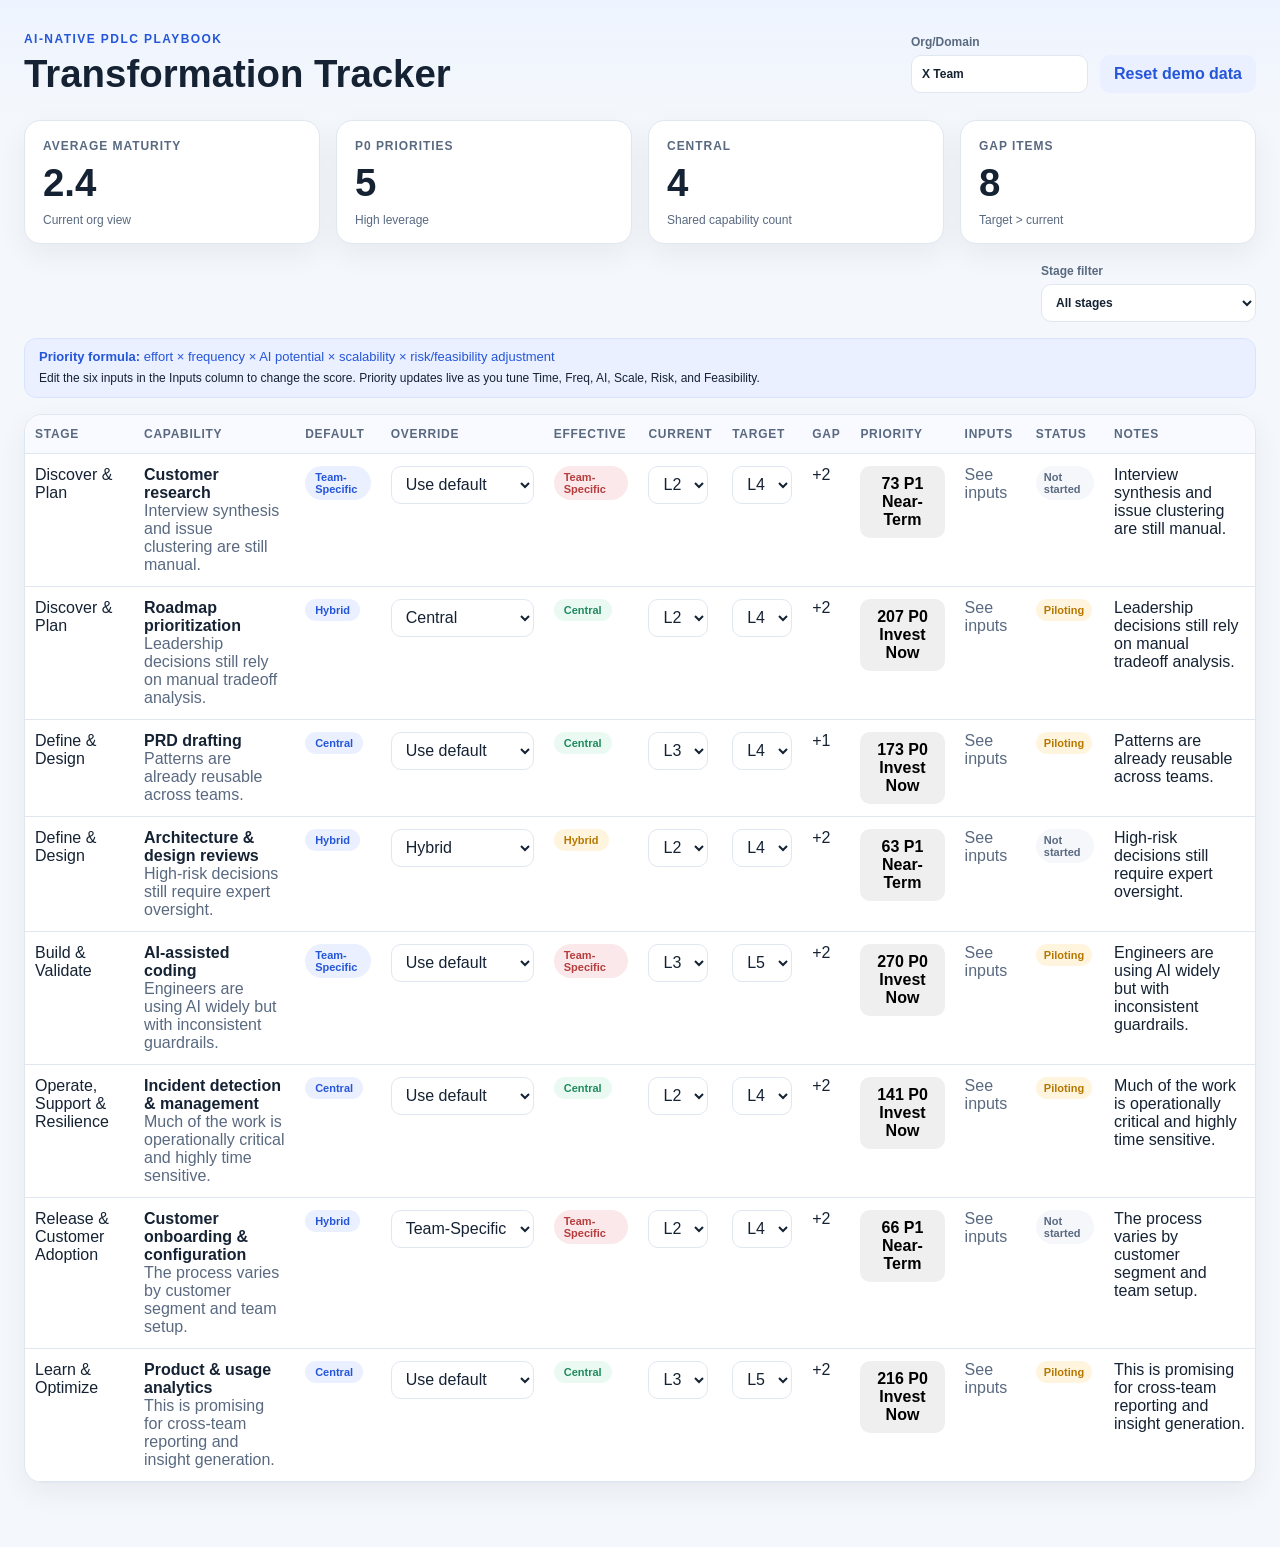
==== index.html @ 3f191f28 "Add working AI-Native PDLC tracker prototype" ====
<!DOCTYPE html>
<html lang="en">
  <head>
    <meta charset="UTF-8" />
    <meta name="viewport" content="width=device-width, initial-scale=1.0" />
    <title>AI-Native PDLC Tracker</title>
    <link rel="stylesheet" href="styles.css" />
  </head>
  <body>
    <div class="page-shell">
      <header class="topbar">
        <div>
          <p class="eyebrow">AI-Native PDLC Playbook</p>
          <h1>Transformation Tracker</h1>
        </div>
        <div class="header-actions">
          <label class="field-inline">
            <span>Org/Domain</span>
            <input id="orgDomain" type="text" value="X Team" />
          </label>
          <button id="resetDataBtn" class="secondary-btn">Reset demo data</button>
        </div>
      </header>

      <main>
        <section class="summary-grid" id="summaryGrid"></section>

        <section class="toolbar">
          <label class="field-inline">
            <span>Stage filter</span>
            <select id="stageFilter">
              <option value="All">All stages</option>
            </select>
          </label>
        </section>

        <section class="formula-banner">
          <strong>Priority formula:</strong>
          effort × frequency × AI potential × scalability × risk/feasibility adjustment
          <div class="formula-note">
            Edit the six inputs in the Inputs column to change the score. Priority updates live as you tune Time, Freq, AI, Scale, Risk, and Feasibility.
          </div>
        </section>

        <section id="priorityEditor" class="editor-modal hidden" aria-hidden="true">
          <div class="editor-card">
            <div class="editor-header">
              <h2 id="editorTitle">Update priority inputs</h2>
              <button id="closeEditorBtn" class="secondary-btn">Close</button>
            </div>
            <div id="editorBody" class="editor-body"></div>
          </div>
        </section>

        <section class="table-panel">
          <table>
            <thead>
              <tr>
                <th>Stage</th>
                <th>Capability</th>
                <th>Default</th>
                <th>Override</th>
                <th>Effective</th>
                <th>Current</th>
                <th>Target</th>
                <th>Gap</th>
                <th>Priority</th>
                <th>Inputs</th>
                <th>Status</th>
                <th>Notes</th>
              </tr>
            </thead>
            <tbody id="trackerBody"></tbody>
          </table>
        </section>
      </main>
    </div>

    <script src="app.js"></script>
  </body>
</html>
---- styles.css ----
:root {
  --bg: #f4f7fb;
  --panel: #ffffff;
  --line: #dfe7f1;
  --ink: #152233;
  --muted: #596980;
  --primary: #2556d9;
  --primary-soft: #eaf0ff;
  --success: #1f8a5d;
  --warning: #b67800;
  --danger: #b63d3d;
  --purple: #6542c7;
  --shadow: 0 10px 30px rgba(21, 34, 51, 0.06);
}

* {
  box-sizing: border-box;
}

body {
  margin: 0;
  font-family: -apple-system, BlinkMacSystemFont, "Segoe UI", sans-serif;
  background: linear-gradient(180deg, #eef4ff 0%, var(--bg) 120px);
  color: var(--ink);
}

.page-shell {
  max-width: 1300px;
  margin: 0 auto;
  padding: 32px 24px 64px;
}

.topbar {
  display: flex;
  align-items: center;
  justify-content: space-between;
  gap: 16px;
  margin-bottom: 24px;
}

.eyebrow {
  margin: 0 0 6px;
  color: var(--primary);
  font-size: 12px;
  letter-spacing: 0.12em;
  text-transform: uppercase;
  font-weight: 700;
}

h1 {
  margin: 0;
  font-size: clamp(2rem, 3vw, 2.8rem);
}

.header-actions {
  display: flex;
  align-items: end;
  gap: 12px;
}

.field-inline {
  display: flex;
  flex-direction: column;
  gap: 6px;
  font-size: 12px;
  font-weight: 600;
  color: var(--muted);
}

input,
select,
button {
  font: inherit;
}

input,
select {
  border: 1px solid var(--line);
  background: var(--panel);
  border-radius: 10px;
  min-height: 38px;
  padding: 8px 10px;
  color: var(--ink);
}

button {
  border: none;
  border-radius: 10px;
  min-height: 38px;
  padding: 9px 14px;
  cursor: pointer;
  font-weight: 700;
}

.secondary-btn {
  background: var(--primary-soft);
  color: var(--primary);
}

.summary-grid {
  display: grid;
  grid-template-columns: repeat(4, minmax(180px, 1fr));
  gap: 16px;
  margin-bottom: 20px;
}

.summary-card {
  background: var(--panel);
  border: 1px solid var(--line);
  border-radius: 16px;
  box-shadow: var(--shadow);
  padding: 18px 18px 16px;
}

.summary-card .label {
  color: var(--muted);
  font-size: 12px;
  text-transform: uppercase;
  letter-spacing: 0.08em;
  font-weight: 700;
}

.summary-card .value {
  margin-top: 8px;
  font-size: clamp(1.6rem, 3vw, 2.4rem);
  font-weight: 800;
}

.summary-card .trend {
  margin-top: 8px;
  color: var(--muted);
  font-size: 12px;
}

.toolbar {
  display: flex;
  justify-content: flex-end;
  margin-bottom: 16px;
}

.formula-banner {
  background: var(--primary-soft);
  color: var(--primary);
  border: 1px solid #d8e4ff;
  border-radius: 12px;
  padding: 10px 14px;
  margin-bottom: 16px;
  font-size: 13px;
}

.formula-note {
  margin-top: 6px;
  color: var(--ink);
  font-size: 12px;
  line-height: 1.4;
}

.editor-modal {
  position: fixed;
  inset: 0;
  background: rgba(10, 18, 30, 0.45);
  display: flex;
  align-items: center;
  justify-content: center;
  z-index: 10;
}

.editor-modal.hidden {
  display: none;
}

.editor-card {
  background: var(--panel);
  border-radius: 18px;
  border: 1px solid var(--line);
  box-shadow: var(--shadow);
  width: min(520px, calc(100vw - 32px));
  padding: 18px;
}

.editor-header {
  display: flex;
  align-items: center;
  justify-content: space-between;
  gap: 12px;
  margin-bottom: 16px;
}

.editor-header h2 {
  margin: 0;
  font-size: 1.2rem;
}

.editor-body {
  display: grid;
  grid-template-columns: repeat(2, minmax(140px, 1fr));
  gap: 12px;
}

.editor-body .priority-input {
  min-width: 0;
}

.table-panel {
  background: var(--panel);
  border: 1px solid var(--line);
  border-radius: 18px;
  box-shadow: var(--shadow);
  overflow: hidden;
}

.table-panel table {
  width: 100%;
  border-collapse: collapse;
}

th,
td {
  border-bottom: 1px solid var(--line);
  text-align: left;
  padding: 12px 10px;
  vertical-align: top;
}

th {
  background: #f8faff;
  color: var(--muted);
  font-size: 12px;
  letter-spacing: 0.06em;
  text-transform: uppercase;
}

tbody tr:hover {
  background: #fafcff;
}

.badge {
  display: inline-flex;
  align-items: center;
  border-radius: 999px;
  padding: 5px 10px;
  font-size: 11px;
  font-weight: 700;
}

.badge.central {
  background: #eafaf2;
  color: var(--success);
}

.badge.hybrid {
  background: #fff5df;
  color: var(--warning);
}

.badge.team {
  background: #fbe8ea;
  color: var(--danger);
}

.badge.default {
  background: var(--primary-soft);
  color: var(--primary);
}

.priority-inputs {
  display: grid;
  grid-template-columns: repeat(2, minmax(90px, 1fr));
  gap: 8px;
  min-width: 220px;
}

.priority-input {
  display: flex;
  flex-direction: column;
  gap: 4px;
  font-size: 11px;
  color: var(--muted);
}

.priority-input select {
  min-height: 30px;
  font-size: 11px;
  padding: 4px 6px;
}

.status-pill {
  display: inline-flex;
  padding: 5px 8px;
  border-radius: 999px;
  font-size: 11px;
  font-weight: 700;
  background: #ecf4ff;
  color: var(--primary);
}

.status-pill.piloting {
  background: #fff5df;
  color: var(--warning);
}

.status-pill.scaled {
  background: #eafaf2;
  color: var(--success);
}

.status-pill.not-started {
  background: #f5f7fa;
  color: var(--muted);
}

.muted {
  color: var(--muted);
}

@media (max-width: 900px) {
  .summary-grid {
    grid-template-columns: 1fr 1fr;
  }

  .topbar {
    flex-direction: column;
    align-items: flex-start;
  }

  .header-actions {
    width: 100%;
    justify-content: space-between;
  }
}

@media (max-width: 640px) {
  .summary-grid {
    grid-template-columns: 1fr;
  }

  .table-panel {
    overflow-x: auto;
  }
}
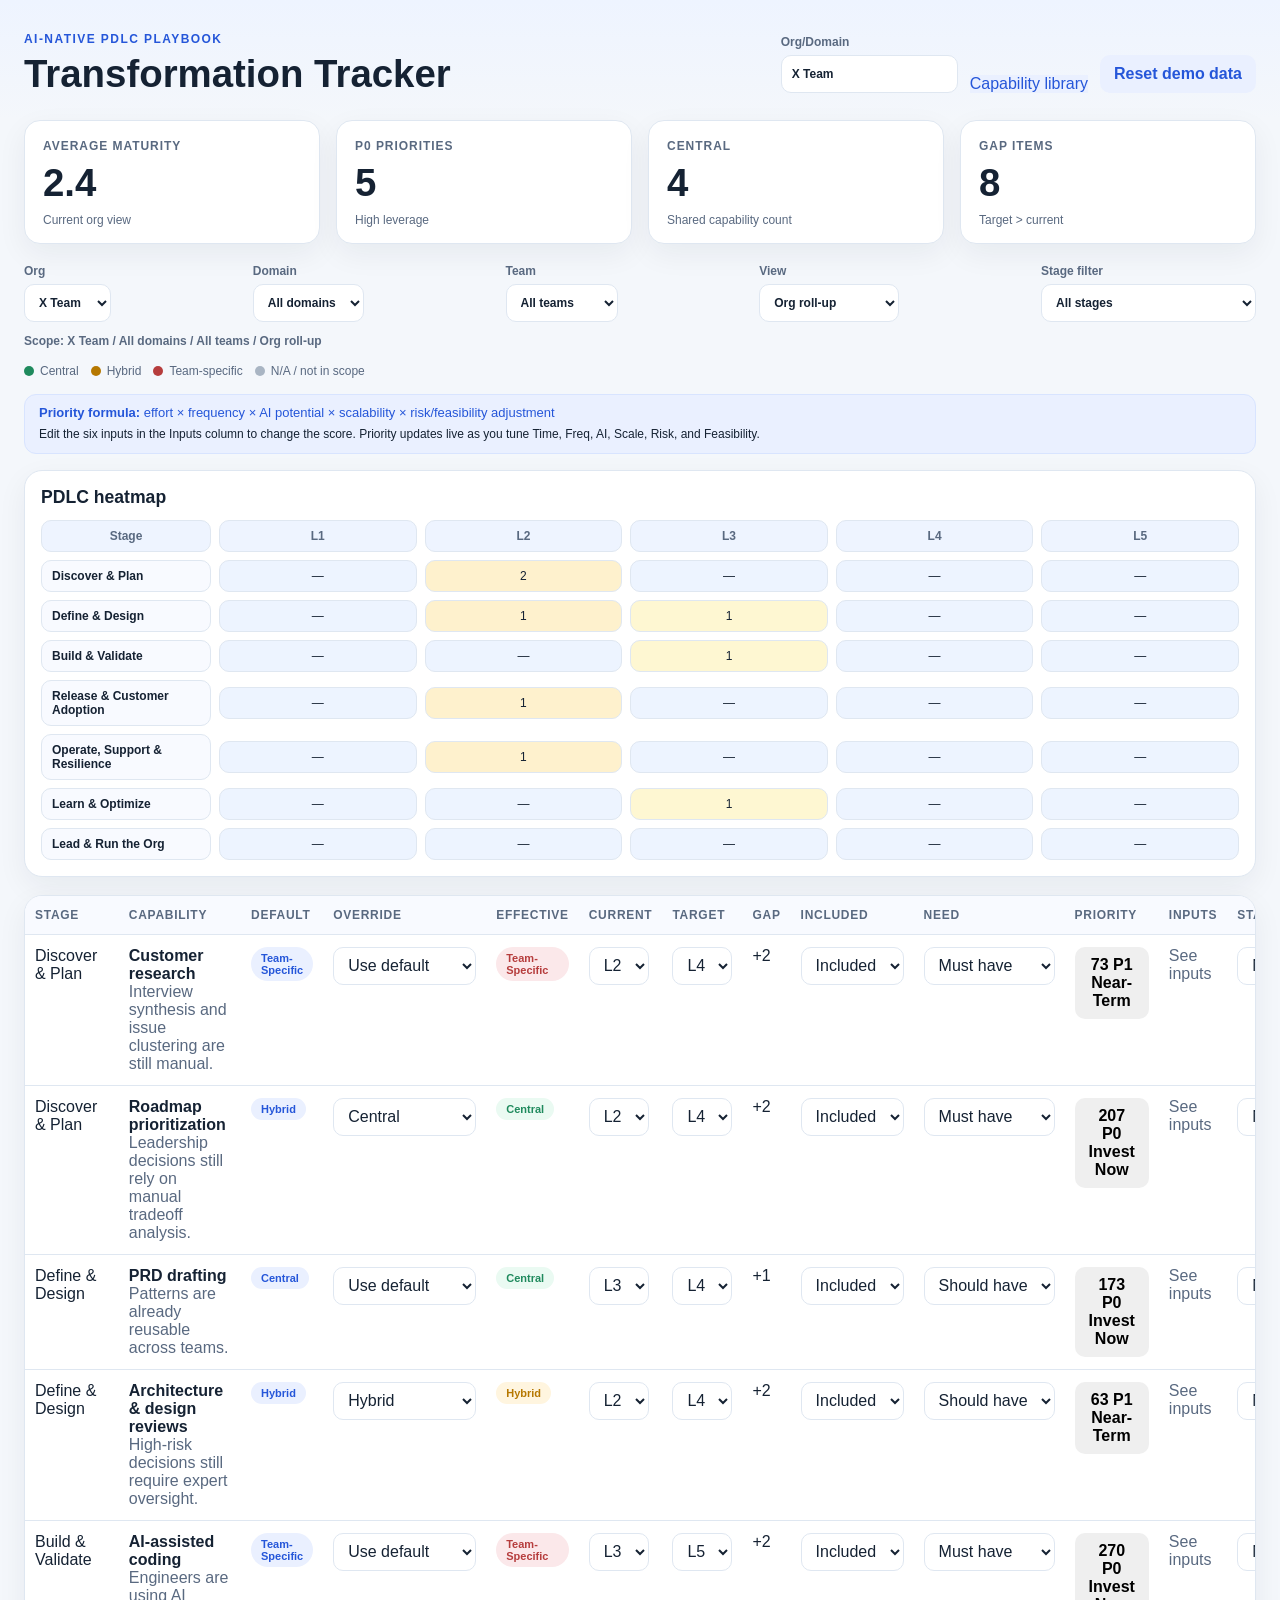
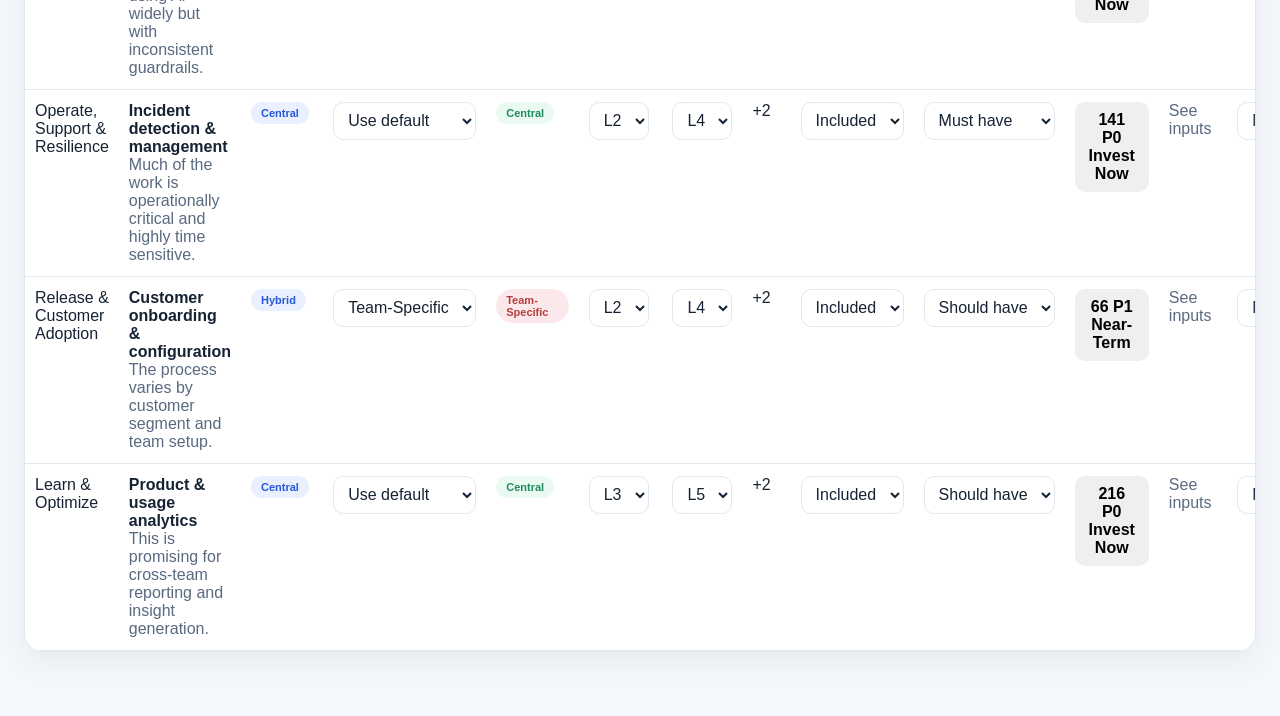
==== commit 74f774fe: "Update tracker spec and capability library prototype" ====
--- a/index.html
+++ b/index.html
@@ -18,6 +18,7 @@
             <span>Org/Domain</span>
             <input id="orgDomain" type="text" value="X Team" />
           </label>
+          <a class="secondary-btn inline-link" href="capability-library.html">Capability library</a>
           <button id="resetDataBtn" class="secondary-btn">Reset demo data</button>
         </div>
       </header>
@@ -25,13 +26,38 @@
       <main>
         <section class="summary-grid" id="summaryGrid"></section>
 
-        <section class="toolbar">
+        <section class="toolbar scope-toolbar">
+          <label class="field-inline">
+            <span>Org</span>
+            <select id="orgScopeSelect"></select>
+          </label>
+          <label class="field-inline">
+            <span>Domain</span>
+            <select id="domainScopeSelect"></select>
+          </label>
+          <label class="field-inline">
+            <span>Team</span>
+            <select id="teamScopeSelect"></select>
+          </label>
+          <label class="field-inline">
+            <span>View</span>
+            <select id="viewScopeSelect"></select>
+          </label>
           <label class="field-inline">
             <span>Stage filter</span>
             <select id="stageFilter">
               <option value="All">All stages</option>
             </select>
           </label>
+        </section>
+
+        <div id="scopeSummary" class="scope-summary muted"></div>
+
+        <section class="legend-row">
+          <span class="legend-item"><i class="dot central"></i> Central</span>
+          <span class="legend-item"><i class="dot hybrid"></i> Hybrid</span>
+          <span class="legend-item"><i class="dot team"></i> Team-specific</span>
+          <span class="legend-item"><i class="dot muted-dot"></i> N/A / not in scope</span>
         </section>
 
         <section class="formula-banner">
@@ -52,6 +78,13 @@
           </div>
         </section>
 
+        <section class="heatmap-panel">
+          <div class="panel-title-row">
+            <h2>PDLC heatmap</h2>
+          </div>
+          <div id="heatmapGrid" class="heatmap-grid"></div>
+        </section>
+
         <section class="table-panel">
           <table>
             <thead>
@@ -64,6 +97,8 @@
                 <th>Current</th>
                 <th>Target</th>
                 <th>Gap</th>
+                <th>Included</th>
+                <th>Need</th>
                 <th>Priority</th>
                 <th>Inputs</th>
                 <th>Status</th>
--- a/styles.css
+++ b/styles.css
@@ -92,6 +92,13 @@
   font-weight: 700;
 }
 
+.inline-link {
+  display: inline-flex;
+  align-items: center;
+  justify-content: center;
+  text-decoration: none;
+}
+
 .secondary-btn {
   background: var(--primary-soft);
   color: var(--primary);
@@ -136,6 +143,20 @@
   display: flex;
   justify-content: flex-end;
   margin-bottom: 16px;
+}
+
+.scope-toolbar {
+  display: flex;
+  flex-wrap: wrap;
+  gap: 12px;
+  justify-content: space-between;
+  align-items: end;
+}
+
+.scope-summary {
+  margin: -4px 0 16px;
+  font-size: 12px;
+  font-weight: 600;
 }
 
 .formula-banner {
@@ -155,6 +176,89 @@
   line-height: 1.4;
 }
 
+.legend-row {
+  display: flex;
+  flex-wrap: wrap;
+  gap: 12px;
+  margin: 0 0 16px;
+  color: var(--muted);
+  font-size: 12px;
+}
+
+.legend-item {
+  display: inline-flex;
+  align-items: center;
+  gap: 6px;
+}
+
+.dot {
+  width: 10px;
+  height: 10px;
+  border-radius: 50%;
+  display: inline-block;
+}
+
+.dot.central { background: var(--success); }
+.dot.hybrid { background: var(--warning); }
+.dot.team { background: var(--danger); }
+.dot.muted-dot { background: #a9b5c3; }
+
+.heatmap-panel {
+  background: var(--panel);
+  border: 1px solid var(--line);
+  border-radius: 18px;
+  box-shadow: var(--shadow);
+  padding: 16px;
+  margin-bottom: 18px;
+}
+
+.panel-title-row h2 {
+  margin: 0 0 12px;
+  font-size: 1.1rem;
+}
+
+.heatmap-grid {
+  display: grid;
+  grid-template-columns: 170px repeat(5, minmax(70px, 1fr));
+  gap: 8px;
+  align-items: center;
+}
+
+.heatmap-header,
+.heatmap-stage,
+.heatmap-cell {
+  padding: 8px 10px;
+  border-radius: 10px;
+  border: 1px solid var(--line);
+  background: #f9fbff;
+  text-align: center;
+  font-size: 12px;
+}
+
+.heatmap-header {
+  font-weight: 700;
+  color: var(--muted);
+  background: #eef4ff;
+}
+
+.heatmap-stage {
+  text-align: left;
+  background: #f8faff;
+  font-weight: 700;
+  color: var(--ink);
+}
+
+.heatmap-cell {
+  background: #edf4ff;
+  color: var(--ink);
+}
+
+.heatmap-cell.level-1 { background: #f8d7d7; }
+.heatmap-cell.level-2 { background: #fef1cd; }
+.heatmap-cell.level-3 { background: #fef7d2; }
+.heatmap-cell.level-4 { background: #dff6e8; }
+.heatmap-cell.level-5 { background: #cfead7; }
+
 .editor-modal {
   position: fixed;
   inset: 0;
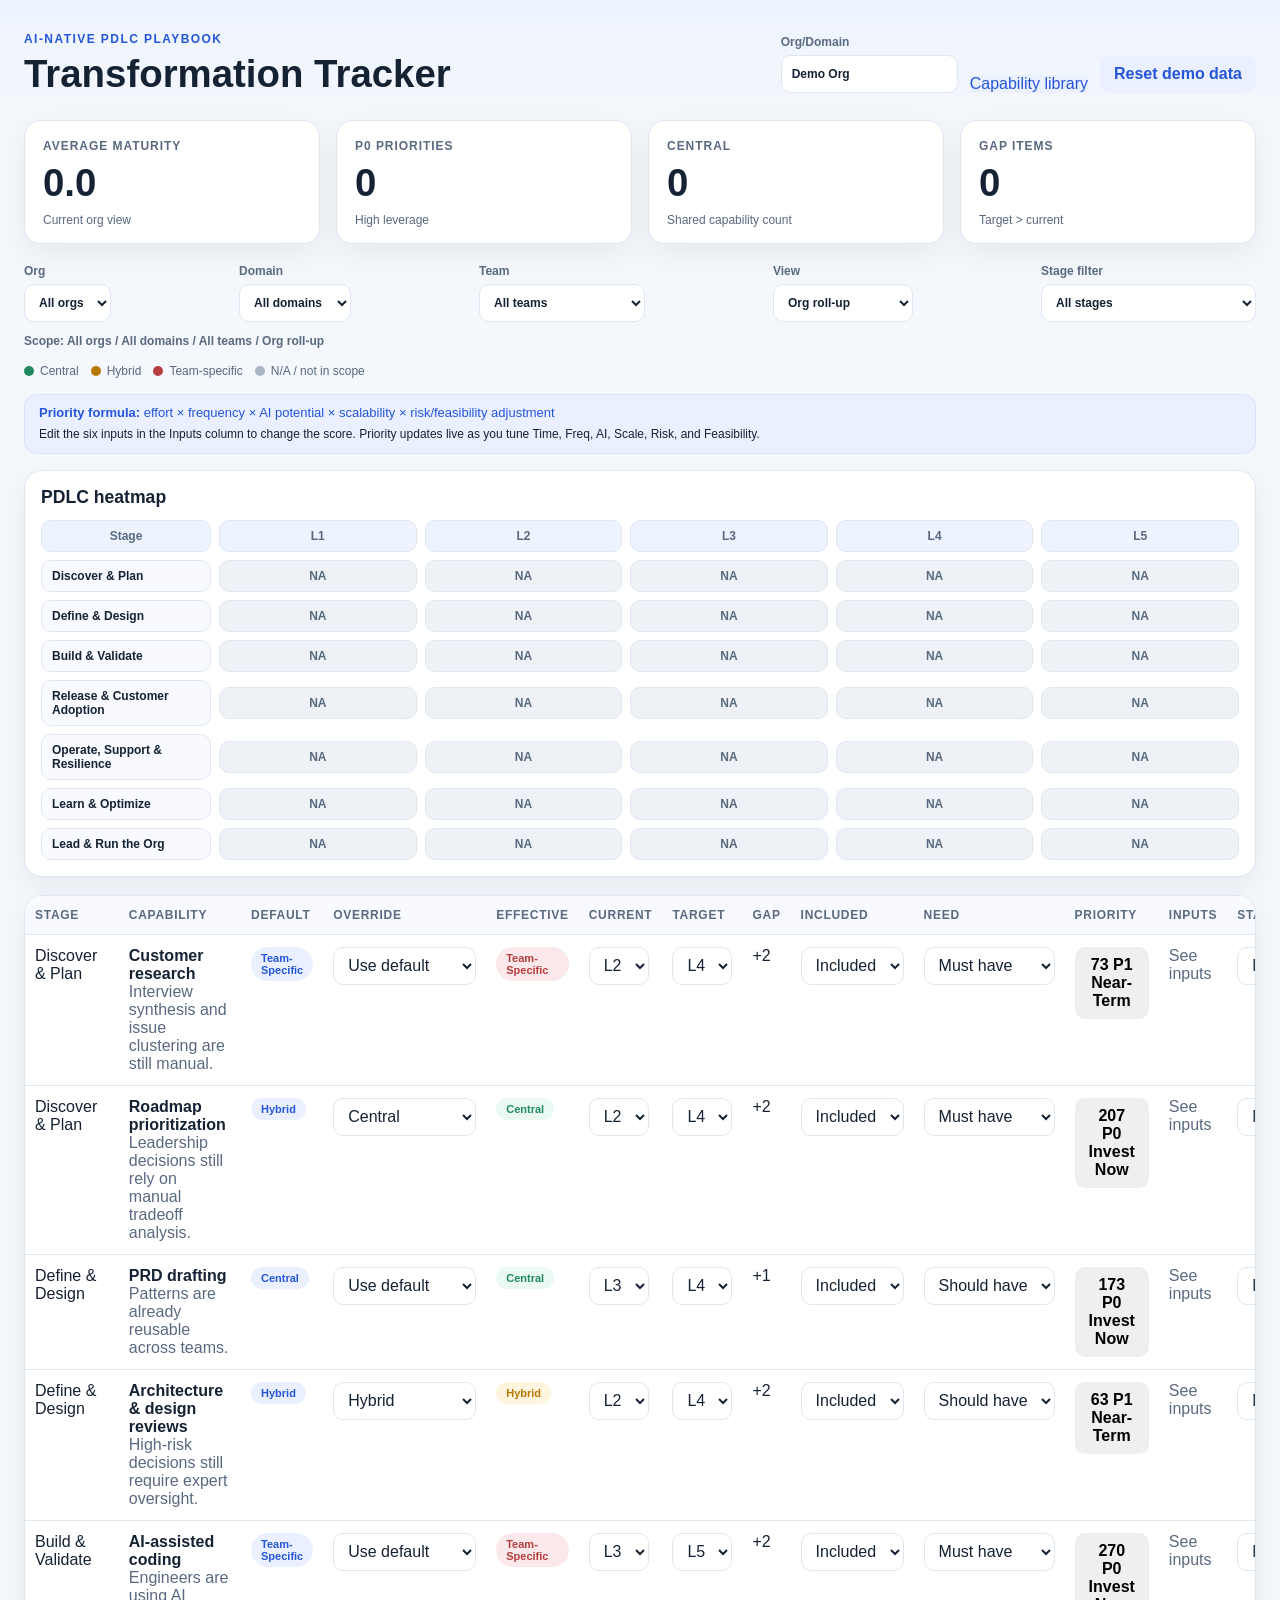
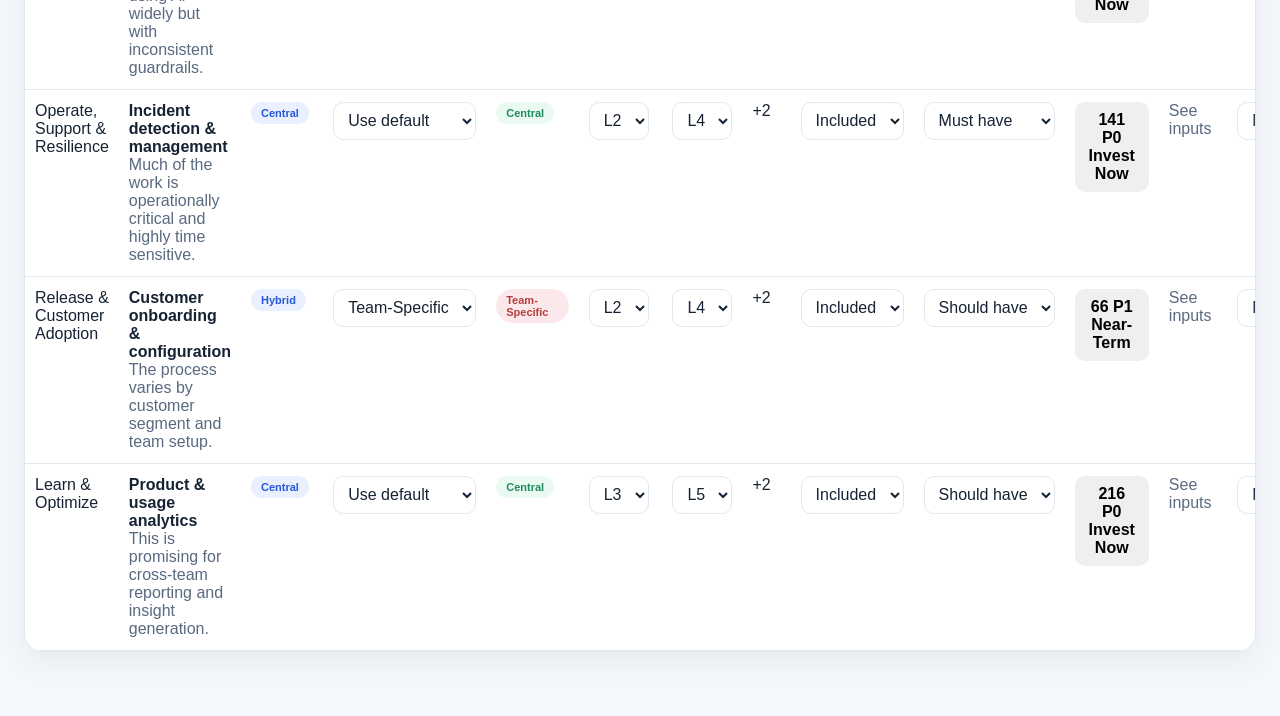
==== commit 9bc1b21c: "Add case study visuals and generic tracker defaults" ====
--- a/index.html
+++ b/index.html
@@ -16,7 +16,7 @@
         <div class="header-actions">
           <label class="field-inline">
             <span>Org/Domain</span>
-            <input id="orgDomain" type="text" value="X Team" />
+            <input id="orgDomain" type="text" value="Demo Org" />
           </label>
           <a class="secondary-btn inline-link" href="capability-library.html">Capability library</a>
           <button id="resetDataBtn" class="secondary-btn">Reset demo data</button>
--- a/styles.css
+++ b/styles.css
@@ -253,6 +253,12 @@
   color: var(--ink);
 }
 
+.heatmap-cell.no-data {
+  background: #eef2f6;
+  color: var(--muted);
+  font-weight: 700;
+}
+
 .heatmap-cell.level-1 { background: #f8d7d7; }
 .heatmap-cell.level-2 { background: #fef1cd; }
 .heatmap-cell.level-3 { background: #fef7d2; }
@@ -413,6 +419,12 @@
   color: var(--muted);
 }
 
+.status-pill.not-assessed,
+.status-pill.n-a {
+  background: #eef2f6;
+  color: var(--muted);
+}
+
 .muted {
   color: var(--muted);
 }
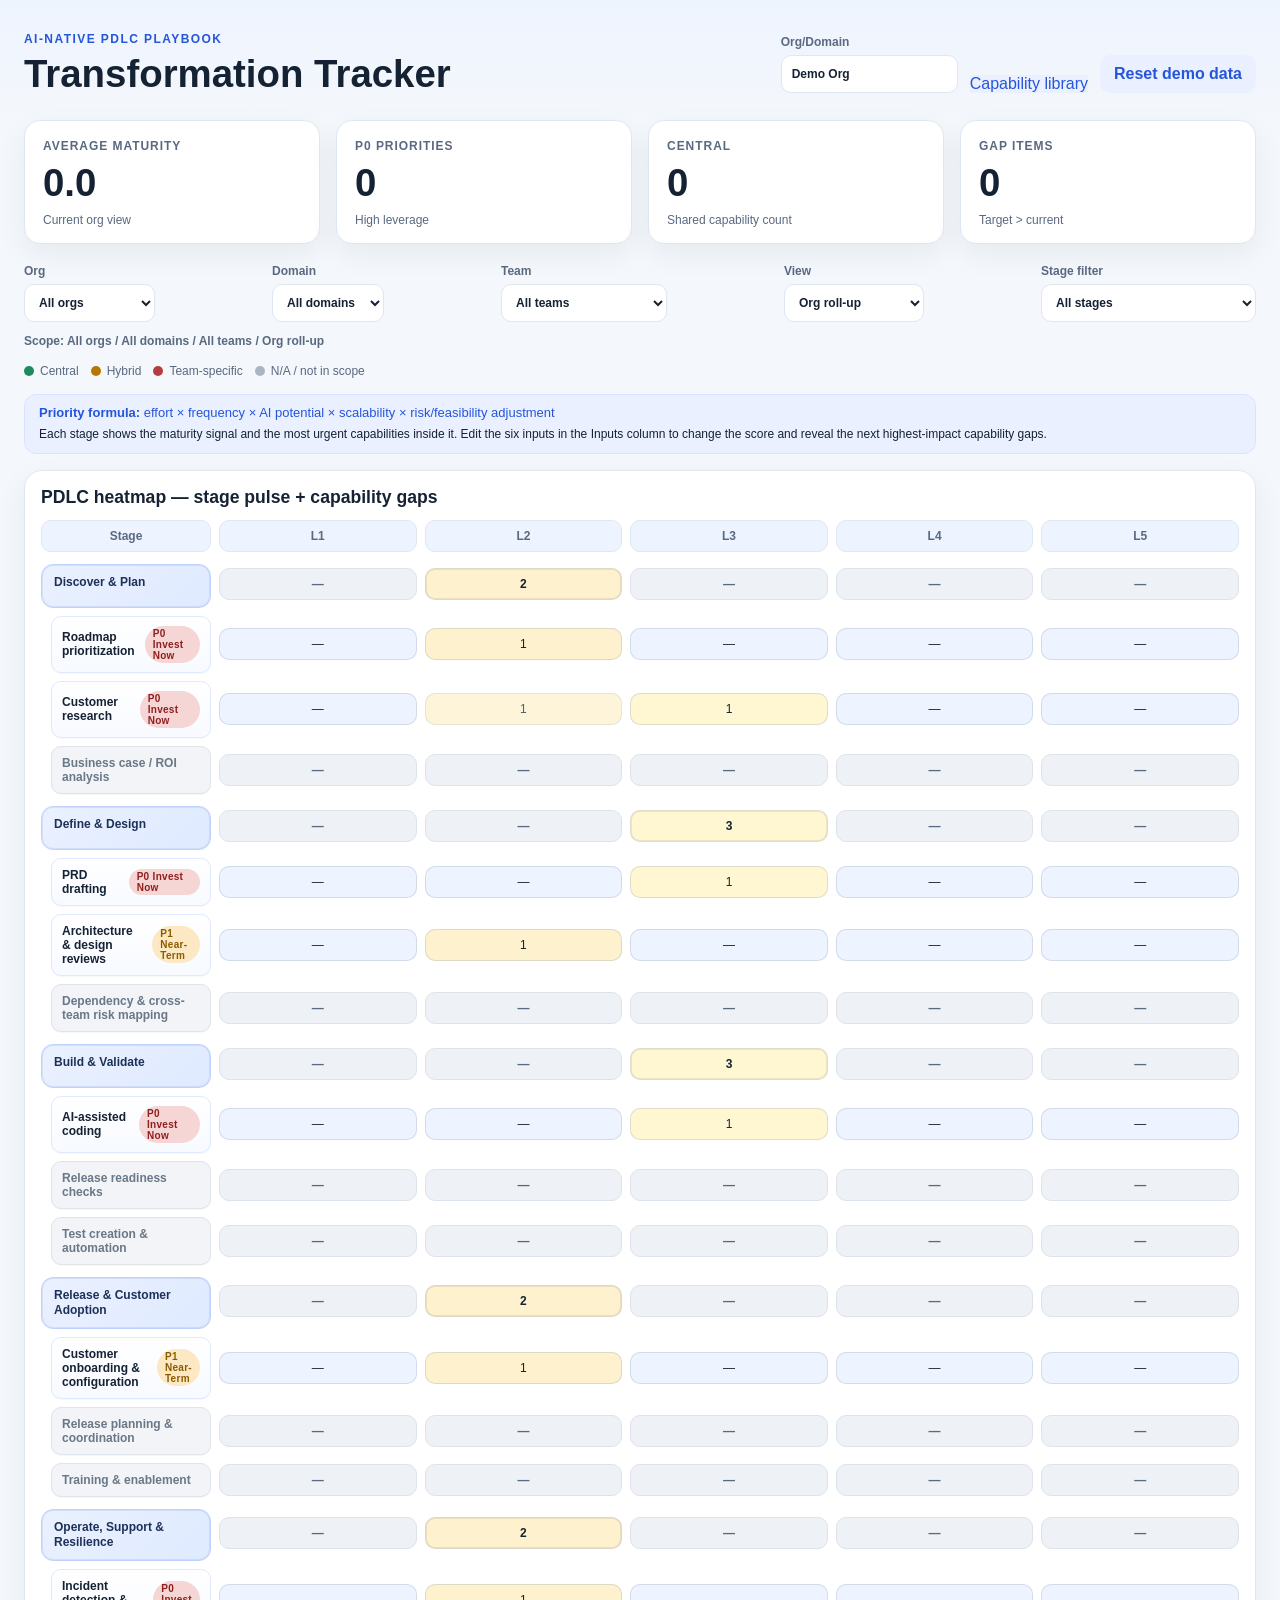
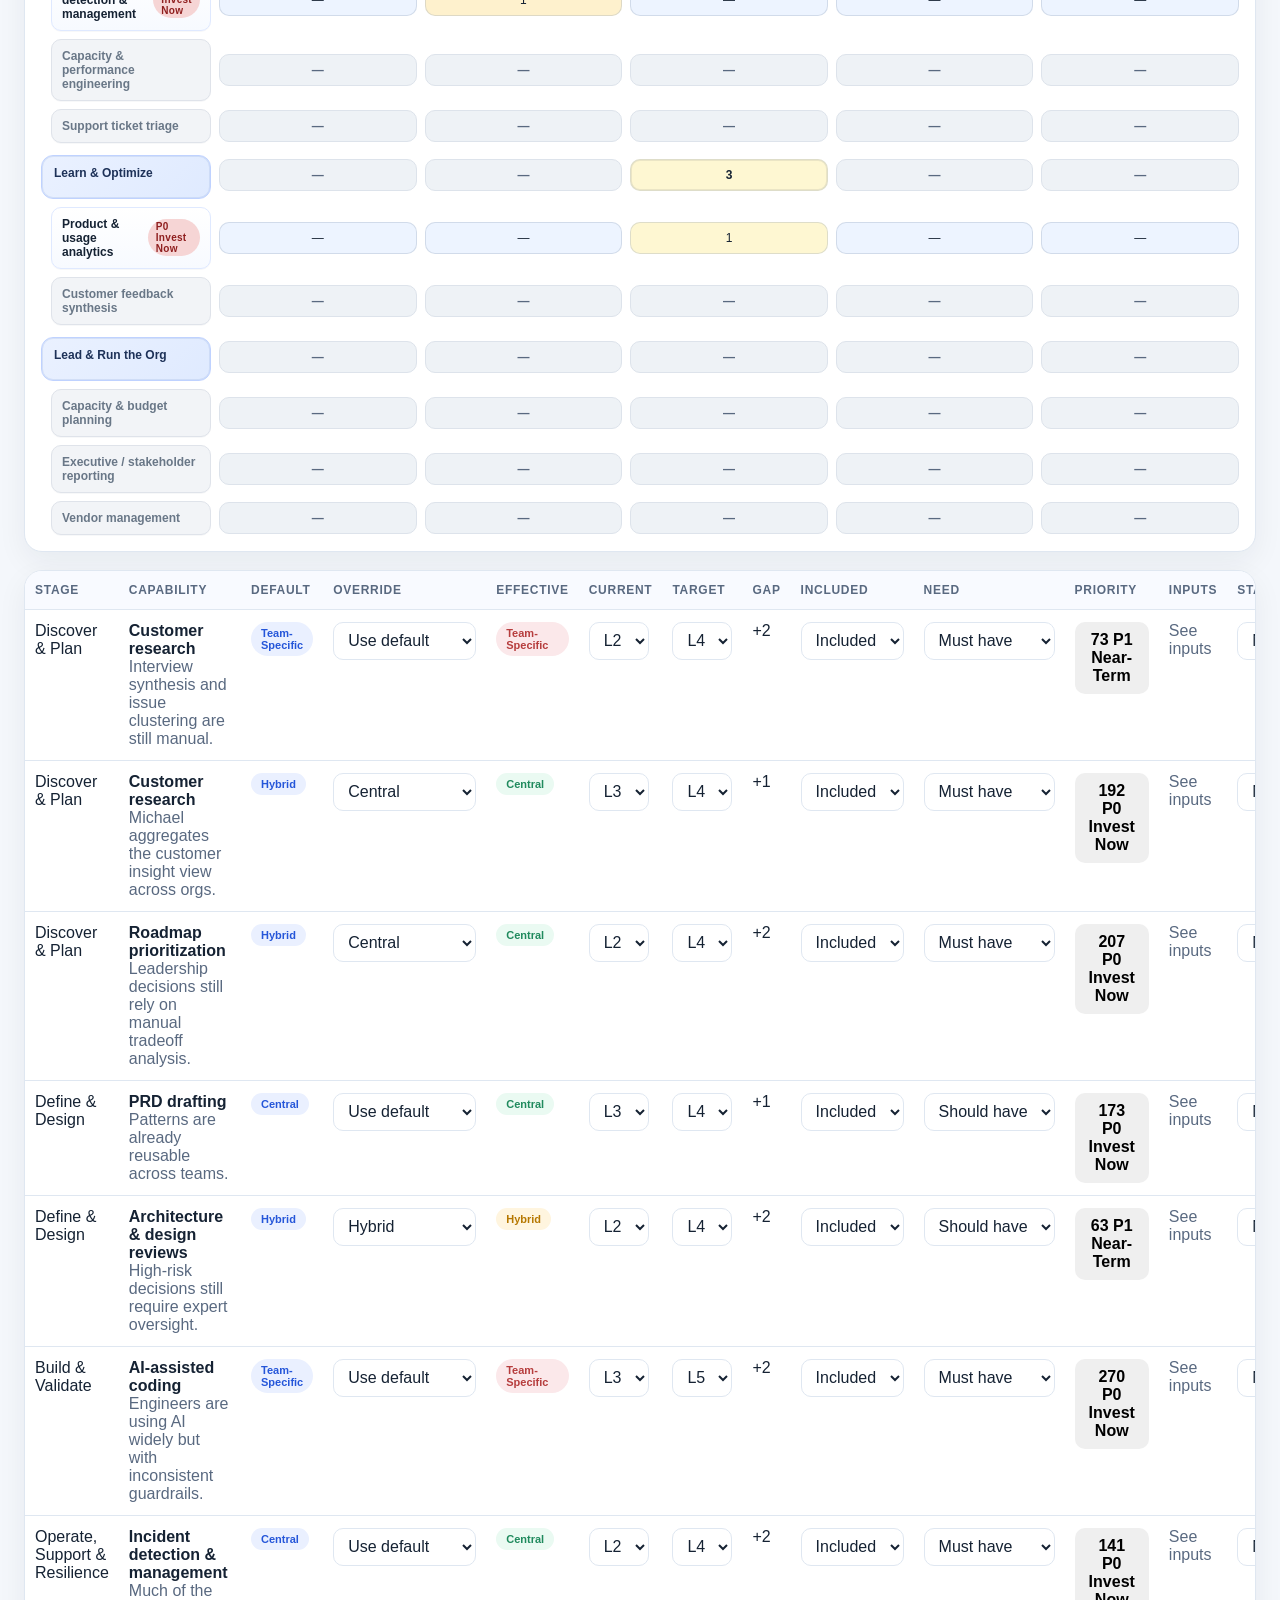
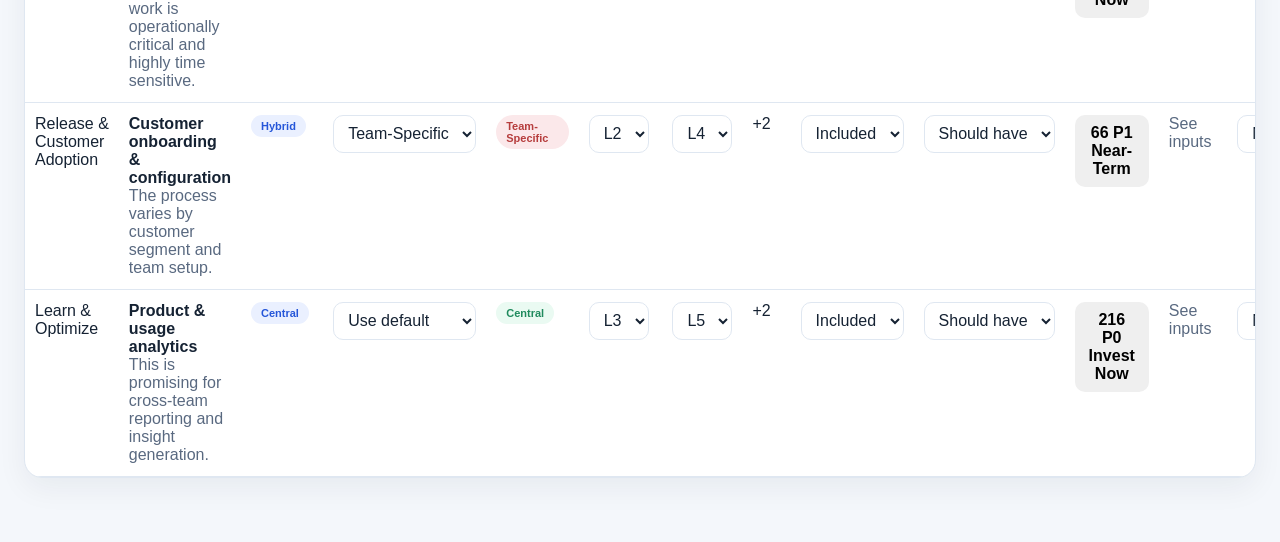
==== commit a97edf62: "Finalize heatmap model and case study visuals" ====
--- a/index.html
+++ b/index.html
@@ -64,7 +64,7 @@
           <strong>Priority formula:</strong>
           effort × frequency × AI potential × scalability × risk/feasibility adjustment
           <div class="formula-note">
-            Edit the six inputs in the Inputs column to change the score. Priority updates live as you tune Time, Freq, AI, Scale, Risk, and Feasibility.
+            Each stage shows the maturity signal and the most urgent capabilities inside it. Edit the six inputs in the Inputs column to change the score and reveal the next highest-impact capability gaps.
           </div>
         </section>
 
@@ -80,7 +80,7 @@
 
         <section class="heatmap-panel">
           <div class="panel-title-row">
-            <h2>PDLC heatmap</h2>
+            <h2>PDLC heatmap — stage pulse + capability gaps</h2>
           </div>
           <div id="heatmapGrid" class="heatmap-grid"></div>
         </section>
--- a/styles.css
+++ b/styles.css
@@ -242,15 +242,156 @@
 }
 
 .heatmap-stage {
+  display: flex;
+  flex-direction: column;
+  gap: 4px;
   text-align: left;
-  background: #f8faff;
-  font-weight: 700;
-  color: var(--ink);
-}
+  background: linear-gradient(135deg, #eaf1ff 0%, #dfeaff 100%);
+  font-weight: 800;
+  color: #1d3158;
+  line-height: 1.25;
+  border: 1px solid #bfd2ff;
+  box-shadow: inset 0 0 0 1px rgba(118, 149, 210, 0.18);
+  padding: 10px 12px;
+  border-radius: 12px;
+  min-height: 44px;
+  margin-top: 4px;
+}
+
+.heatmap-stage-label {
+  display: block;
+  font-weight: 800;
+}
+
+.heatmap-row-header {
+  display: flex;
+  align-items: center;
+  justify-content: space-between;
+  gap: 10px;
+  padding: 9px 10px;
+  border-radius: 10px;
+  border: 1px solid #dfe9ff;
+  background: linear-gradient(180deg, #ffffff 0%, #f7faff 100%);
+  text-align: left;
+  font-size: 12px;
+  font-weight: 700;
+  color: var(--ink);
+  margin-left: 10px;
+  box-shadow: 0 1px 0 rgba(22, 35, 61, 0.03);
+}
+
+.heatmap-row-header.unassessed {
+  background: #f2f4f7;
+  border-color: #dfe3ea;
+  color: #697787;
+}
+
+.heatmap-capabilities {
+  grid-column: 1 / -1;
+  display: flex;
+  flex-direction: column;
+  align-items: flex-start;
+  gap: 8px;
+  padding: 10px 12px;
+  border: 1px solid var(--line);
+  border-radius: 10px;
+  background: #f7faff;
+  color: var(--ink);
+  text-align: left;
+  font-size: 11px;
+  line-height: 1.5;
+}
+
+.heatmap-capabilities strong {
+  color: var(--muted);
+  text-transform: uppercase;
+  letter-spacing: 0.08em;
+  font-size: 10px;
+}
+
+.heatmap-capability-list {
+  display: grid;
+  grid-template-columns: 1fr;
+  gap: 6px;
+  width: 100%;
+}
+
+.heatmap-capability-row {
+  display: flex;
+  align-items: center;
+  justify-content: space-between;
+  gap: 10px;
+  padding: 6px 8px;
+  border-radius: 8px;
+  background: #ffffff;
+  border: 1px solid #e5ecff;
+  color: var(--ink);
+}
+
+.heatmap-capability-row.empty {
+  justify-content: flex-start;
+  color: var(--muted);
+}
+
+.heatmap-capability-name {
+  flex: 1 1 auto;
+  font-weight: 700;
+  color: var(--ink);
+}
+
+.heatmap-capability-meta {
+  display: flex;
+  align-items: center;
+  gap: 6px;
+  flex-shrink: 0;
+}
+
+.heatmap-maturity-badge,
+.heatmap-priority-badge {
+  display: inline-flex;
+  align-items: center;
+  justify-content: center;
+  border-radius: 999px;
+  padding: 2px 8px;
+  font-size: 10px;
+  font-weight: 700;
+  letter-spacing: 0.03em;
+}
+
+.heatmap-maturity-badge.level-1 { background: #f8d7d7; color: #7a1b1b; }
+.heatmap-maturity-badge.level-2 { background: #fef1cd; color: #7c5410; }
+.heatmap-maturity-badge.level-3 { background: #fef7d2; color: #755a00; }
+.heatmap-maturity-badge.level-4 { background: #dff6e8; color: #1d5b3b; }
+.heatmap-maturity-badge.level-5 { background: #cfead7; color: #1a4f3a; }
+
+.heatmap-priority-badge.p0 { background: #f6d5d5; color: #8f1f1f; }
+.heatmap-priority-badge.p1 { background: #fce8c3; color: #8a5c00; }
+.heatmap-priority-badge.p2 { background: #dfeafc; color: #214c87; }
 
 .heatmap-cell {
   background: #edf4ff;
   color: var(--ink);
+  border: 1px solid rgba(125, 143, 172, 0.25);
+}
+
+.heatmap-cell.no-data {
+  background: #edf1f5;
+  color: #8a95a3;
+  border-color: #dde3eb;
+}
+
+.heatmap-cell.stage-highlight {
+  font-weight: 800;
+  box-shadow: inset 0 0 0 1px rgba(15, 23, 42, 0.08);
+}
+
+.heatmap-cell.stage-empty {
+  background: #eef2f6;
+  color: #a0a9b5;
+}
+
+.heatmap-cell.muted-fill {
+  opacity: 0.72;
 }
 
 .heatmap-cell.no-data {
